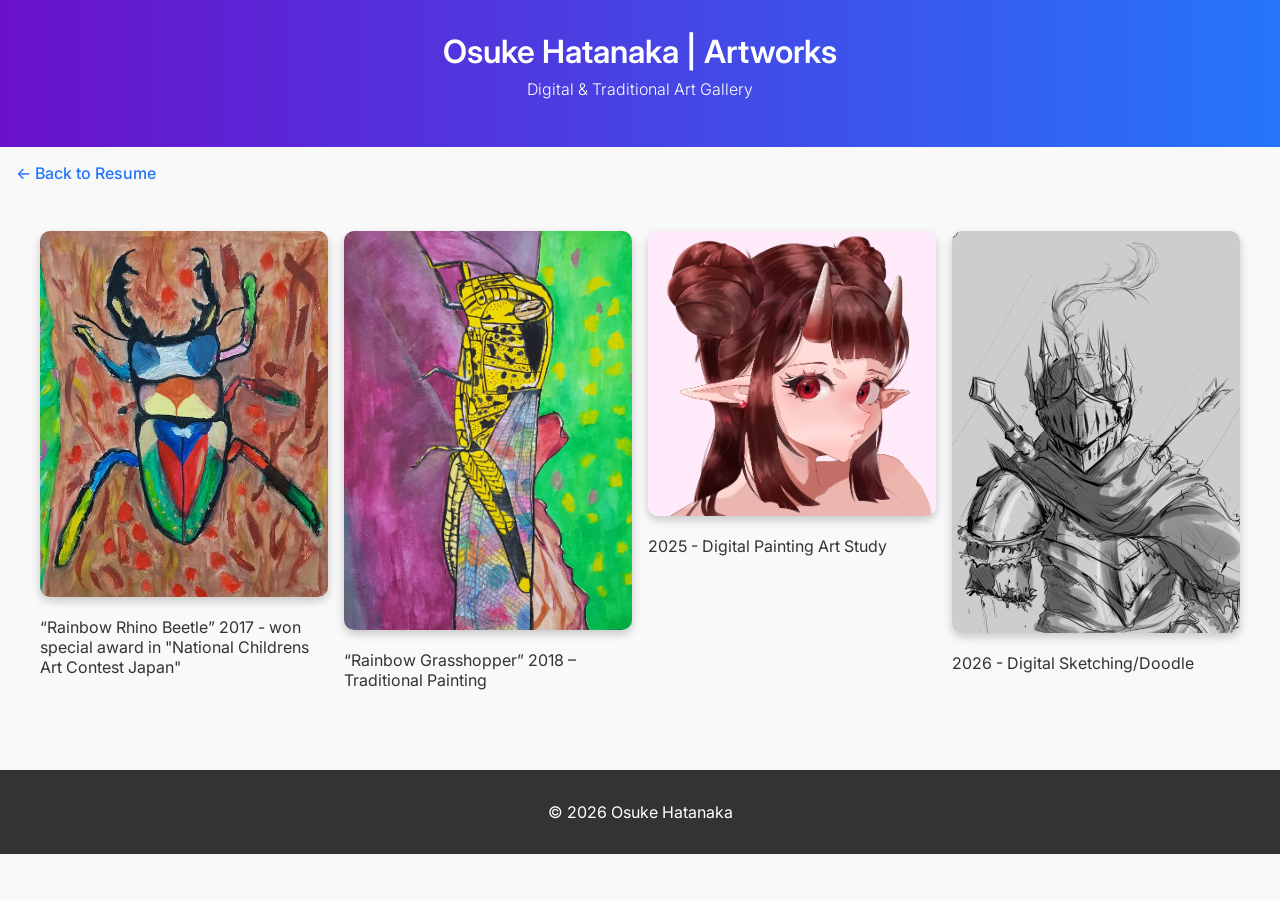
==== artworks.html @ 2c37a86d "Add files via upload" ====
<!DOCTYPE html>
<html lang="en">

<head>
    <meta charset="UTF-8">
    <meta name="viewport" content="width=device-width, initial-scale=1.0">
    <title>Osuke Hatanaka | Artworks</title>
    <link href="https://fonts.googleapis.com/css2?family=Inter:wght@300;400;600&display=swap" rel="stylesheet">
    <style>
        body {
            font-family: 'Inter', sans-serif;
            margin: 0;
            padding: 0;
            background-color: #f9f9f9;
            color: #333;
        }

        header {
            text-align: center;
            padding: 2rem 1rem;
            background: linear-gradient(to right, #6a11cb, #2575fc);
            color: white;
        }

        header h1 {
            margin: 0;
            font-weight: 600;
        }

        header p {
            margin-top: 0.5rem;
            font-weight: 300;
        }

        .gallery {
            display: grid;
            grid-template-columns: repeat(auto-fit, minmax(200px, 1fr));
            gap: 1rem;
            padding: 2rem;
            max-width: 1200px;
            margin: auto;
        }

        .gallery img {
            width: 100%;
            border-radius: 10px;
            box-shadow: 0 4px 10px rgba(0, 0, 0, 0.2);
            transition: transform 0.3s ease, box-shadow 0.3s ease;
        }

        .gallery img:hover {
            transform: scale(1.05);
            box-shadow: 0 6px 15px rgba(0, 0, 0, 0.3);
        }

        footer {
            text-align: center;
            padding: 1rem;
            background-color: #333;
            color: white;
            margin-top: 2rem;
        }

        a.back-link {
            display: inline-block;
            margin: 1rem;
            text-decoration: none;
            color: #2575fc;
            font-weight: 500;
        }

        a.back-link:hover {
            text-decoration: underline;
        }
    </style>
</head>

<body>
    <header>
        <h1>Osuke Hatanaka | Artworks</h1>
        <p>Digital & Traditional Art Gallery</p>
    </header>

    <a class="back-link" href="index.html">← Back to Resume</a>

   <section class="gallery">
        <div class="artwork">
            <img src="images/myart1.jpg" alt="My Artwork 1">
            <p class="caption">“Rainbow Rhino Beetle” 2017 - won special award in "National Childrens Art Contest Japan" </p>
        </div>
        <div class="artwork">
            <img src="images/myart2.jpg" alt="My Artwork 2">
            <p class="caption">“Rainbow Grasshopper” 2018 – Traditional Painting</p>
        </div>
        <div class="artwork">
            <img src="images/myart3.png" alt="My Artwork 3">
            <p class="caption">2025 - Digital Painting Art Study</p>
        </div>
        <div class="artwork">
            <img src="images/myart4.png" alt="My Artwork 4">
            <p class="caption">2026 - Digital Sketching/Doodle</p>
        </div>
    </section>


    <footer>
        <p>© 2026 Osuke Hatanaka</p>
    </footer>
</body>

</html>
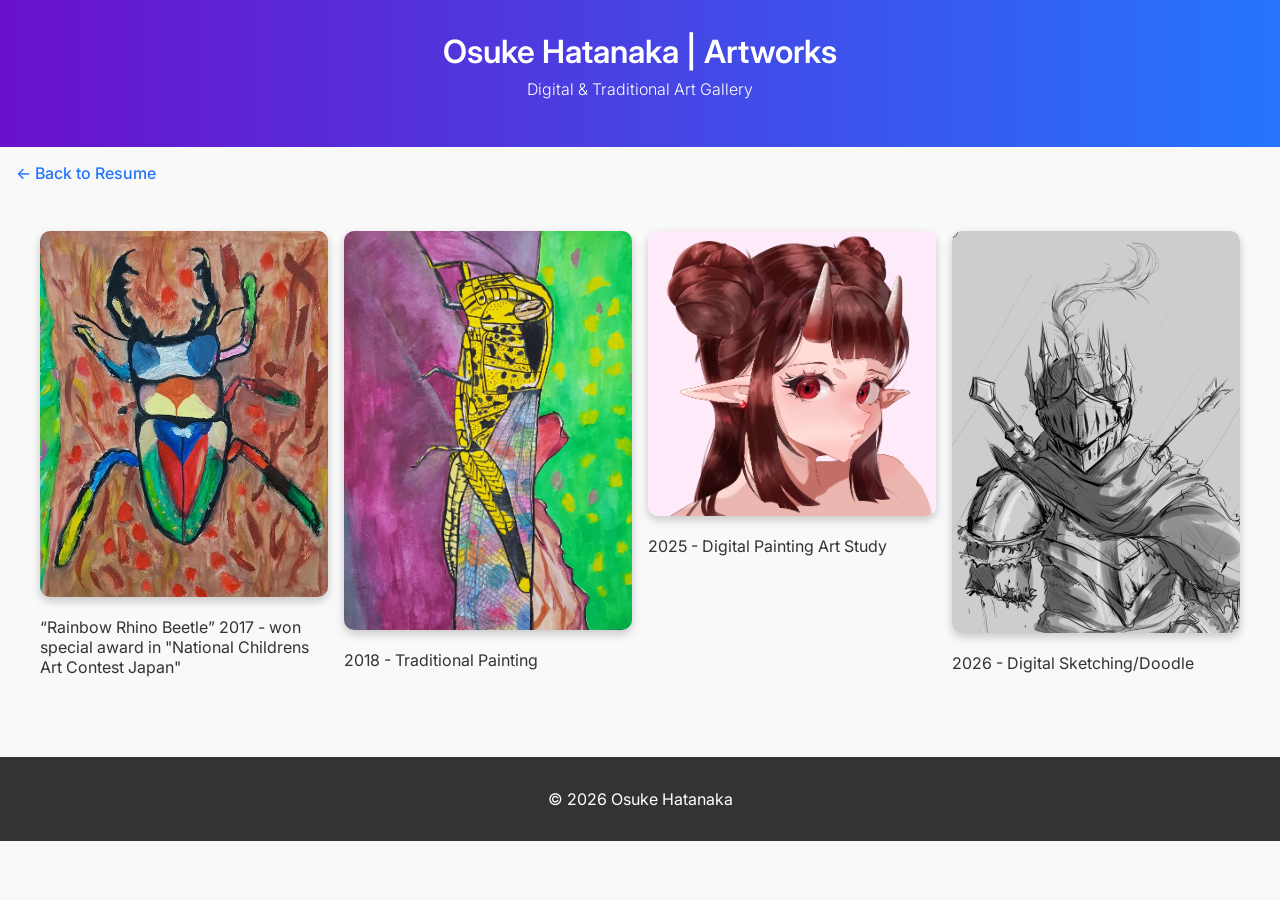
==== commit 07a8d391: "Update artworks.html" ====
--- a/artworks.html
+++ b/artworks.html
@@ -90,7 +90,7 @@
         </div>
         <div class="artwork">
             <img src="images/myart2.jpg" alt="My Artwork 2">
-            <p class="caption">“Rainbow Grasshopper” 2018 – Traditional Painting</p>
+            <p class="caption">2018 - Traditional Painting</p>
         </div>
         <div class="artwork">
             <img src="images/myart3.png" alt="My Artwork 3">
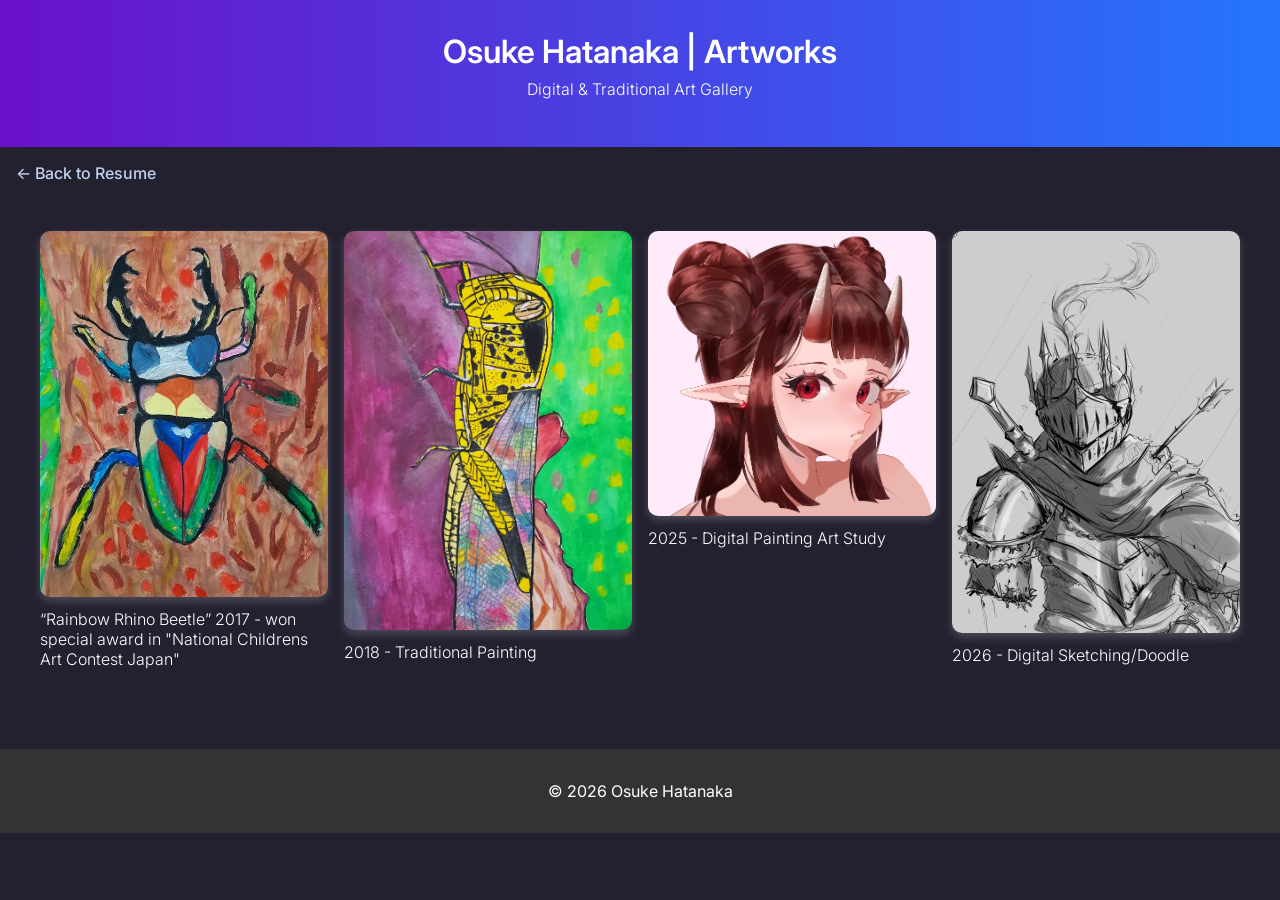
==== commit a7f62d0d: "Update artworks.html" ====
--- a/artworks.html
+++ b/artworks.html
@@ -11,7 +11,7 @@
             font-family: 'Inter', sans-serif;
             margin: 0;
             padding: 0;
-            background-color: #f9f9f9;
+            background-color: #232030;
             color: #333;
         }
 
@@ -44,13 +44,19 @@
         .gallery img {
             width: 100%;
             border-radius: 10px;
-            box-shadow: 0 4px 10px rgba(0, 0, 0, 0.2);
+            box-shadow: 0 4px 10px rgba(255, 255, 255, 0.2);
             transition: transform 0.3s ease, box-shadow 0.3s ease;
         }
 
         .gallery img:hover {
             transform: scale(1.05);
-            box-shadow: 0 6px 15px rgba(0, 0, 0, 0.3);
+            box-shadow: 0 6px 15px rgba(255, 255, 255, 0.3);
+        }
+
+        .caption {
+            color: white;
+            margin-top: 0.5rem;
+            font-weight: 300;
         }
 
         footer {
@@ -65,7 +71,7 @@
             display: inline-block;
             margin: 1rem;
             text-decoration: none;
-            color: #2575fc;
+            color: #c1d1ec;
             font-weight: 500;
         }
 
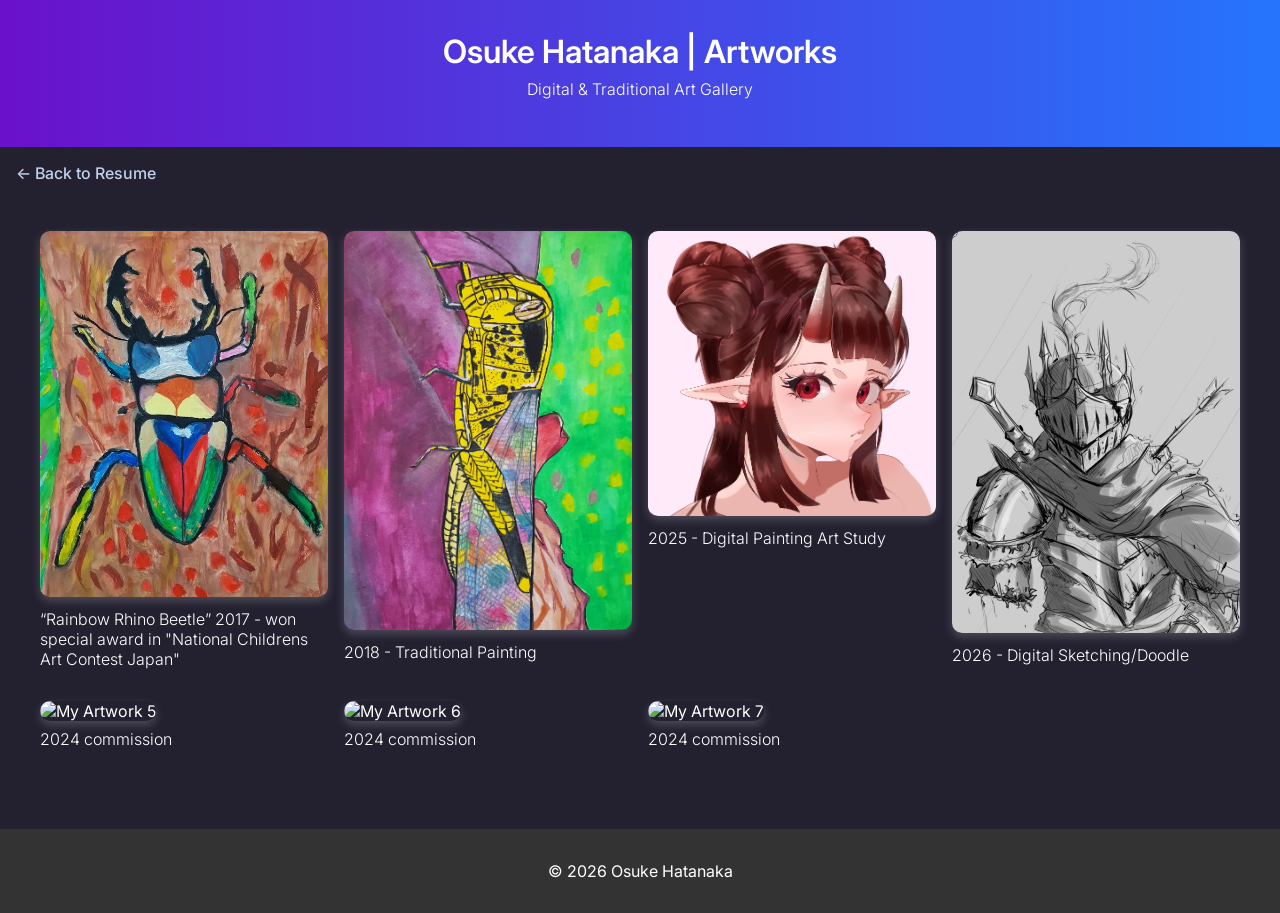
==== commit 67e913f9: "Update artworks.html" ====
--- a/artworks.html
+++ b/artworks.html
@@ -12,7 +12,7 @@
             margin: 0;
             padding: 0;
             background-color: #232030;
-            color: #333;
+            color: #fff; /* white text on dark background */
         }
 
         header {
@@ -34,7 +34,7 @@
 
         .gallery {
             display: grid;
-            grid-template-columns: repeat(auto-fit, minmax(200px, 1fr));
+            grid-template-columns: repeat(4, 1fr);
             gap: 1rem;
             padding: 2rem;
             max-width: 1200px;
@@ -54,9 +54,9 @@
         }
 
         .caption {
-            color: white;
             margin-top: 0.5rem;
             font-weight: 300;
+            color: #fff;
         }
 
         footer {
@@ -89,10 +89,11 @@
 
     <a class="back-link" href="index.html">← Back to Resume</a>
 
-   <section class="gallery">
+    <section class="gallery">
+        <!-- First row -->
         <div class="artwork">
             <img src="images/myart1.jpg" alt="My Artwork 1">
-            <p class="caption">“Rainbow Rhino Beetle” 2017 - won special award in "National Childrens Art Contest Japan" </p>
+            <p class="caption">“Rainbow Rhino Beetle” 2017 - won special award in "National Childrens Art Contest Japan"</p>
         </div>
         <div class="artwork">
             <img src="images/myart2.jpg" alt="My Artwork 2">
@@ -106,8 +107,21 @@
             <img src="images/myart4.png" alt="My Artwork 4">
             <p class="caption">2026 - Digital Sketching/Doodle</p>
         </div>
+
+        <!-- Second row -->
+        <div class="artwork">
+            <img src="images/myart5.jpg" alt="My Artwork 5">
+            <p class="caption">2024 commission</p>
+        </div>
+        <div class="artwork">
+            <img src="images/myart6.jpg" alt="My Artwork 6">
+            <p class="caption">2024 commission</p>
+        </div>
+        <div class="artwork">
+            <img src="images/myart7.jpeg" alt="My Artwork 7">
+            <p class="caption">2024 commission</p>
+        </div>
     </section>
-
 
     <footer>
         <p>© 2026 Osuke Hatanaka</p>
